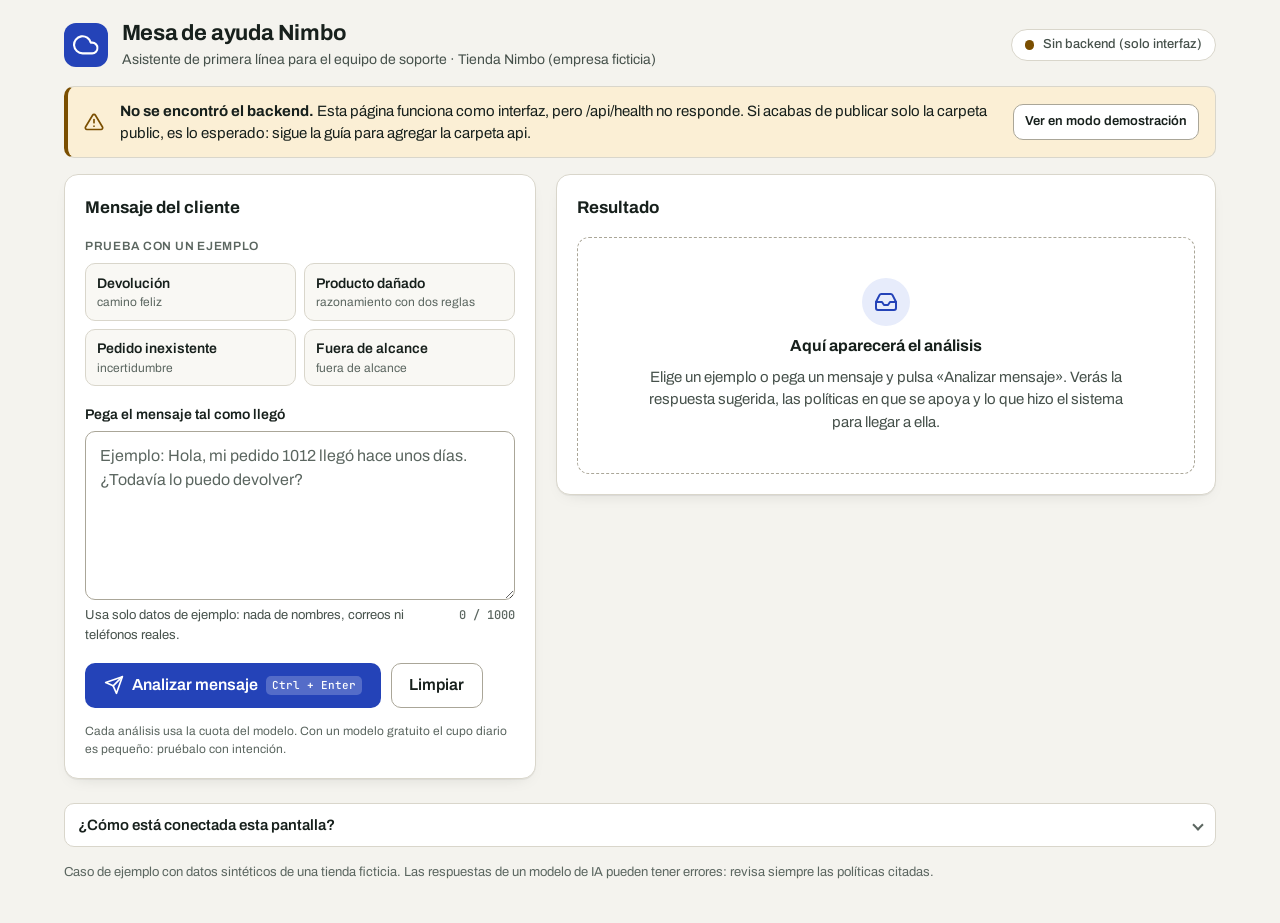
==== 03_langchain/proyecto-vercel/public/index.html @ 4fed0a46 "Initial commit: kit MVP Vercel v1" ====
<!doctype html>
<html lang="es">
<head>
  <meta charset="utf-8">
  <meta name="viewport" content="width=device-width, initial-scale=1">
  <title>Mesa de ayuda Nimbo · MVP</title>
  <meta name="description" content="Interfaz de ejemplo de un MVP con IA: pega el mensaje de un cliente y recibe una respuesta apoyada en políticas, con sus fuentes. Tienda ficticia, datos sintéticos.">
  <meta name="color-scheme" content="light dark">
  <meta name="robots" content="noindex">
  <link rel="icon" href="favicon.svg" type="image/svg+xml">
  <link rel="preload" href="fonts/archivo-latin-400-normal.woff2" as="font" type="font/woff2" crossorigin>
  <link rel="stylesheet" href="estilos.css">
</head>
<body>
  <a class="saltar" href="#entrada">Saltar al contenido</a>

  <!-- Íconos (trazo simple, estilo Feather, licencia MIT). Se usan con <svg class="icono"><use href="#i-nombre"/></svg> -->
  <svg class="sprite" width="0" height="0" aria-hidden="true" focusable="false">
    <defs>
      <symbol id="i-nube" viewBox="0 0 24 24"><path d="M18 10h-1.26A8 8 0 1 0 9 20h9a5 5 0 0 0 0-10z"/></symbol>
      <symbol id="i-check" viewBox="0 0 24 24"><path d="M22 11.08V12a10 10 0 1 1-5.93-9.14"/><polyline points="22 4 12 14.01 9 11.01"/></symbol>
      <symbol id="i-info" viewBox="0 0 24 24"><circle cx="12" cy="12" r="10"/><line x1="12" y1="16" x2="12" y2="12"/><line x1="12" y1="8" x2="12.01" y2="8"/></symbol>
      <symbol id="i-prohibido" viewBox="0 0 24 24"><circle cx="12" cy="12" r="10"/><line x1="4.93" y1="4.93" x2="19.07" y2="19.07"/></symbol>
      <symbol id="i-persona" viewBox="0 0 24 24"><path d="M20 21v-2a4 4 0 0 0-4-4H8a4 4 0 0 0-4 4v2"/><circle cx="12" cy="7" r="4"/></symbol>
      <symbol id="i-alerta" viewBox="0 0 24 24"><path d="M10.29 3.86 1.82 18a2 2 0 0 0 1.71 3h16.94a2 2 0 0 0 1.71-3L13.71 3.86a2 2 0 0 0-3.42 0z"/><line x1="12" y1="9" x2="12" y2="13"/><line x1="12" y1="17" x2="12.01" y2="17"/></symbol>
      <symbol id="i-herramienta" viewBox="0 0 24 24"><path d="M14.7 6.3a1 1 0 0 0 0 1.4l1.6 1.6a1 1 0 0 0 1.4 0l3.77-3.77a6 6 0 0 1-7.94 7.94l-6.91 6.91a2.12 2.12 0 0 1-3-3l6.91-6.91a6 6 0 0 1 7.94-7.94z"/></symbol>
      <symbol id="i-paso" viewBox="0 0 24 24"><circle cx="12" cy="12" r="3"/></symbol>
      <symbol id="i-copiar" viewBox="0 0 24 24"><rect x="9" y="9" width="13" height="13" rx="2" ry="2"/><path d="M5 15H4a2 2 0 0 1-2-2V4a2 2 0 0 1 2-2h9a2 2 0 0 1 2 2v1"/></symbol>
      <symbol id="i-enviar" viewBox="0 0 24 24"><line x1="22" y1="2" x2="11" y2="13"/><polygon points="22 2 15 22 11 13 2 9 22 2"/></symbol>
      <symbol id="i-cerrar" viewBox="0 0 24 24"><line x1="18" y1="6" x2="6" y2="18"/><line x1="6" y1="6" x2="18" y2="18"/></symbol>
      <symbol id="i-pedido" viewBox="0 0 24 24"><line x1="16.5" y1="9.4" x2="7.5" y2="4.21"/><path d="M21 16V8a2 2 0 0 0-1-1.73l-7-4a2 2 0 0 0-2 0l-7 4A2 2 0 0 0 3 8v8a2 2 0 0 0 1 1.73l7 4a2 2 0 0 0 2 0l7-4A2 2 0 0 0 21 16z"/><polyline points="3.27 6.96 12 12.01 20.73 6.96"/><line x1="12" y1="22.08" x2="12" y2="12"/></symbol>
      <symbol id="i-politica" viewBox="0 0 24 24"><path d="M14 2H6a2 2 0 0 0-2 2v16a2 2 0 0 0 2 2h12a2 2 0 0 0 2-2V8z"/><polyline points="14 2 14 8 20 8"/><line x1="16" y1="13" x2="8" y2="13"/><line x1="16" y1="17" x2="8" y2="17"/></symbol>
      <symbol id="i-reintentar" viewBox="0 0 24 24"><polyline points="23 4 23 10 17 10"/><polyline points="1 20 1 14 7 14"/><path d="M3.51 9a9 9 0 0 1 14.85-3.36L23 10M1 14l4.64 4.36A9 9 0 0 0 20.49 15"/></symbol>
      <symbol id="i-cola" viewBox="0 0 24 24"><polyline points="22 12 16 12 14 15 10 15 8 12 2 12"/><path d="M5.45 5.11 2 12v6a2 2 0 0 0 2 2h16a2 2 0 0 0 2-2v-6l-3.45-6.89A2 2 0 0 0 16.76 4H7.24a2 2 0 0 0-1.79 1.11z"/></symbol>
      <symbol id="i-candado" viewBox="0 0 24 24"><rect x="3" y="11" width="18" height="11" rx="2" ry="2"/><path d="M7 11V7a5 5 0 0 1 10 0v4"/></symbol>
      <symbol id="i-flecha" viewBox="0 0 24 24"><line x1="5" y1="12" x2="19" y2="12"/><polyline points="12 5 19 12 12 19"/></symbol>
      <symbol id="i-codigo" viewBox="0 0 24 24"><polyline points="16 18 22 12 16 6"/><polyline points="8 6 2 12 8 18"/></symbol>
      <symbol id="i-play" viewBox="0 0 24 24"><polygon points="5 3 19 12 5 21 5 3"/></symbol>
    </defs>
  </svg>

  <header class="cabecera">
    <div class="marca">
      <span class="marca-icono" aria-hidden="true"><svg class="icono"><use href="#i-nube"/></svg></span>
      <div>
        <h1 id="titulo">Mesa de ayuda Nimbo</h1>
        <p id="subtitulo" class="subtitulo">Asistente de primera línea para el equipo de soporte · Tienda Nimbo (empresa ficticia)</p>
      </div>
    </div>
    <p class="conexion" id="conexion" data-estado="comprobando" role="status">
      <span class="punto" aria-hidden="true"></span>
      <span id="conexion-texto">Comprobando conexión…</span>
    </p>
  </header>

  <div id="aviso" class="aviso" role="status" hidden></div>

  <main class="contenido">
    <section class="panel panel-entrada" id="entrada" aria-labelledby="t-entrada">
      <h2 id="t-entrada" class="panel-titulo">Mensaje del cliente</h2>

      <form id="formulario" novalidate>
        <div class="ejemplos">
          <p id="t-ejemplos" class="etiqueta-peq">Prueba con un ejemplo</p>
          <ul id="lista-ejemplos" class="ejemplos-lista" aria-labelledby="t-ejemplos"></ul>
        </div>

        <label for="mensaje" class="etiqueta">Pega el mensaje tal como llegó</label>
        <textarea id="mensaje" name="mensaje" rows="6" maxlength="1000" spellcheck="true"
                  placeholder="Ejemplo: Hola, mi pedido 1012 llegó hace unos días. ¿Todavía lo puedo devolver?"
                  aria-describedby="ayuda-mensaje error-mensaje"></textarea>
        <div class="fila-meta">
          <p id="ayuda-mensaje" class="ayuda">Usa solo datos de ejemplo: nada de nombres, correos ni teléfonos reales.</p>
          <p id="contador" class="contador" aria-hidden="true">0 / 1000</p>
        </div>
        <p id="error-mensaje" class="error-campo" role="alert" hidden></p>

        <div id="bloque-codigo" class="bloque-codigo" hidden>
          <label for="codigo" class="etiqueta"><svg class="icono icono-peq" aria-hidden="true"><use href="#i-candado"/></svg> Código de acceso</label>
          <input id="codigo" name="codigo" type="password" autocomplete="off" spellcheck="false" maxlength="100" aria-describedby="ayuda-codigo">
          <p id="ayuda-codigo" class="ayuda">Te lo entrega quien dicta el curso. Protege la cuota del modelo gratuito.</p>
        </div>

        <div class="acciones">
          <button type="submit" id="enviar" class="boton boton-primario">
            <svg class="icono" aria-hidden="true"><use href="#i-enviar"/></svg>
            <span id="enviar-texto">Analizar mensaje</span>
            <kbd class="atajo" aria-hidden="true">Ctrl + Enter</kbd>
          </button>
          <button type="button" id="limpiar" class="boton boton-secundario">Limpiar</button>
        </div>
        <p class="nota-cuota">Cada análisis usa la cuota del modelo. Con un modelo gratuito el cupo diario es pequeño: pruébalo con intención.</p>
      </form>
    </section>

    <section class="panel panel-resultado" aria-labelledby="t-resultado">
      <h2 id="t-resultado" class="panel-titulo">Resultado</h2>
      <div id="resultado" class="resultado" aria-busy="false"></div>
    </section>
  </main>
  <p id="anuncio" class="solo-lectura" role="status" aria-live="polite"></p>

  <footer class="pie">
    <details class="como">
      <summary>¿Cómo está conectada esta pantalla?</summary>
      <div class="como-cuerpo">
        <ol class="flujo" aria-label="Recorrido de una solicitud">
          <li><strong>Navegador</strong><span>esta página</span></li>
          <li class="flujo-flecha" aria-hidden="true"><svg class="icono"><use href="#i-flecha"/></svg></li>
          <li><strong>Vercel</strong><span>/api/triage</span></li>
          <li class="flujo-flecha" aria-hidden="true"><svg class="icono"><use href="#i-flecha"/></svg></li>
          <li><strong>Backend</strong><span>n8n · Make · LangChain</span></li>
          <li class="flujo-flecha" aria-hidden="true"><svg class="icono"><use href="#i-flecha"/></svg></li>
          <li><strong>Modelo</strong><span>OpenRouter</span></li>
        </ol>
        <p>Esta página es solo la interfaz. Al pulsar «Analizar mensaje», el navegador llama a <code>/api/triage</code> en el mismo sitio; esa función valida el mensaje, consulta al backend y devuelve siempre la misma forma de respuesta (el «contrato»). Por eso puedes cambiar de backend sin tocar esta pantalla, y por eso ninguna clave ni dirección secreta llega al navegador.</p>
      </div>
    </details>
    <p class="pie-nota">Caso de ejemplo con datos sintéticos de una tienda ficticia. Las respuestas de un modelo de IA pueden tener errores: revisa siempre las políticas citadas.</p>
  </footer>

  <noscript><p class="sin-js">Esta interfaz necesita JavaScript para funcionar.</p></noscript>
  <script src="config.js"></script>
  <script src="app.js"></script>
</body>
</html>
---- 03_langchain/proyecto-vercel/public/estilos.css ----
/* Mesa de ayuda Nimbo · estilos del MVP
   Sin estilos en línea ni CDN: todo sale de este archivo y de /fonts (compatible con una CSP estricta).
   Para tu caso de uso, cambia los colores en :root y deja el resto igual. */

@font-face { font-family: "Archivo"; font-style: normal; font-weight: 400; font-display: swap; src: url("fonts/archivo-latin-400-normal.woff2") format("woff2"); }
@font-face { font-family: "Archivo"; font-style: normal; font-weight: 500; font-display: swap; src: url("fonts/archivo-latin-500-normal.woff2") format("woff2"); }
@font-face { font-family: "Archivo"; font-style: normal; font-weight: 600; font-display: swap; src: url("fonts/archivo-latin-600-normal.woff2") format("woff2"); }
@font-face { font-family: "Archivo"; font-style: normal; font-weight: 700; font-display: swap; src: url("fonts/archivo-latin-700-normal.woff2") format("woff2"); }
@font-face { font-family: "JetBrains Mono"; font-style: normal; font-weight: 500; font-display: swap; src: url("fonts/jetbrains-mono-latin-500-normal.woff2") format("woff2"); }

/* ------------------------------------------------------------------ colores */
:root {
  color-scheme: light dark;

  --fondo: #f4f3ee;
  --superficie: #ffffff;
  --superficie-2: #f9f8f4;
  --borde: #d9d6cb;
  --borde-fuerte: #aaa698;
  --tinta: #17201c;
  --tinta-2: #46514b;
  --tinta-3: #5b6660;

  --acento: #2443b8;
  --acento-hover: #1a3294;
  --acento-sobre: #ffffff;
  --acento-suave: #e7ecfb;
  --acento-texto: #2443b8;

  --ok: #17623d;          --ok-fondo: #e2f2e9;
  --info: #7a4e00;        --info-fondo: #fbefd5;
  --neutro: #46514b;      --neutro-fondo: #ecebe4;
  --humano: #9c3a16;      --humano-fondo: #fbe5db;
  --error: #a8231b;       --error-fondo: #fce7e4;     --error-borde: #e9b3ae;
  --demo: #5a3aa8;        --demo-fondo: #eeeafb;

  --ruta-a: #0d7d6d;  --ruta-b: #c24e1c;  --ruta-r: #8a6d00;  --ruta-c: #6b45c4;  --ruta-d: #b2366a;

  --sombra: 0 1px 0 rgba(23, 32, 28, .05), 0 6px 18px -12px rgba(23, 32, 28, .25);
  --radio: 14px;
  --radio-s: 10px;
  --mono: "JetBrains Mono", ui-monospace, "SFMono-Regular", Menlo, Consolas, monospace;
}

@media (prefers-color-scheme: dark) {
  :root {
    --fondo: #101512;
    --superficie: #171e1a;
    --superficie-2: #1c2520;
    --borde: #2e3a33;
    --borde-fuerte: #566259;
    --tinta: #e8ede9;
    --tinta-2: #b7c0ba;
    --tinta-3: #96a29b;

    --acento: #7d92ee;
    --acento-hover: #95a7f3;
    --acento-sobre: #0c1230;
    --acento-suave: #1b2444;
    --acento-texto: #a9b8f6;

    --ok: #7fd3a2;          --ok-fondo: #15301f;
    --info: #f0c36a;        --info-fondo: #33270c;
    --neutro: #b7c0ba;      --neutro-fondo: #252d28;
    --humano: #f4a27e;      --humano-fondo: #3a2016;
    --error: #f5a49d;       --error-fondo: #3a1815;     --error-borde: #7a3a35;
    --demo: #c0adf5;        --demo-fondo: #251d42;

    --ruta-a: #4fcbb8;  --ruta-b: #f39367;  --ruta-r: #dcbc4a;  --ruta-c: #ad95f2;  --ruta-d: #f08bb8;

    --sombra: 0 1px 0 rgba(0, 0, 0, .3), 0 6px 18px -12px rgba(0, 0, 0, .6);
  }
}

/* ------------------------------------------------------------------ base */
*, *::before, *::after { box-sizing: border-box; }
html { -webkit-text-size-adjust: 100%; text-size-adjust: 100%; }
body {
  margin: 0;
  background: var(--fondo);
  color: var(--tinta);
  font-family: "Archivo", system-ui, -apple-system, "Segoe UI", Roboto, "Helvetica Neue", Arial, sans-serif;
  font-size: 1rem;
  line-height: 1.5;
  -webkit-font-smoothing: antialiased;
}
h1, h2, h3, p, ul, ol, dl, dd, figure { margin: 0; }
ul, ol { padding: 0; list-style: none; }
h1, h2, h3 { text-wrap: balance; }
p { text-wrap: pretty; }
code, kbd, pre { font-family: var(--mono); font-weight: 500; }
code { font-size: .875em; background: var(--superficie-2); border: 1px solid var(--borde); border-radius: 6px; padding: .05em .35em; }
button, input, textarea { font: inherit; color: inherit; }
button { cursor: pointer; }
[hidden] { display: none !important; }

:focus-visible { outline: 3px solid var(--acento); outline-offset: 2px; border-radius: 4px; }

.sprite { position: absolute; width: 0; height: 0; overflow: hidden; }
.icono { width: 1.25rem; height: 1.25rem; flex: none; fill: none; stroke: currentColor; stroke-width: 2; stroke-linecap: round; stroke-linejoin: round; }
.icono-peq { width: 1rem; height: 1rem; vertical-align: -.15em; }

.solo-lectura { position: absolute; width: 1px; height: 1px; margin: -1px; padding: 0; overflow: hidden; clip-path: inset(50%); white-space: nowrap; border: 0; }
.saltar {
  position: absolute; left: .75rem; top: -4rem; z-index: 10;
  background: var(--acento); color: var(--acento-sobre); padding: .6rem .9rem; border-radius: var(--radio-s); font-weight: 600; text-decoration: none;
}
.saltar:focus { top: .75rem; }

/* ------------------------------------------------------------------ estructura */
.cabecera, .aviso, .contenido, .pie { width: min(100% - 2rem, 72rem); margin-inline: auto; }

.cabecera { display: flex; flex-wrap: wrap; align-items: center; justify-content: space-between; gap: .75rem 1.5rem; padding-block: 1.25rem 1rem; }
.marca { display: flex; align-items: center; gap: .85rem; min-width: 0; }
.marca-icono { display: grid; place-items: center; flex: none; width: 2.75rem; height: 2.75rem; border-radius: 12px; background: var(--acento); color: var(--acento-sobre); }
.marca-icono .icono { width: 1.6rem; height: 1.6rem; }
h1 { font-size: 1.375rem; line-height: 1.2; font-weight: 700; letter-spacing: -.01em; }
.subtitulo { color: var(--tinta-2); font-size: .875rem; margin-top: .15rem; }

.conexion {
  display: inline-flex; align-items: center; gap: .55rem; padding: .35rem .8rem; border-radius: 999px;
  border: 1px solid var(--borde); background: var(--superficie); color: var(--tinta-2); font-size: .8125rem; font-weight: 500;
}
.punto { width: .6rem; height: .6rem; border-radius: 50%; background: var(--tinta-3); flex: none; }
.conexion[data-estado="comprobando"] .punto { animation: pulso 1.2s ease-in-out infinite; }
.conexion[data-estado="conectado"] .punto { background: var(--ok); }
.conexion[data-estado="sin-configurar"] .punto, .conexion[data-estado="sin-backend"] .punto { background: var(--info); }
.conexion[data-estado="demo"] .punto { background: var(--demo); }
.conexion[data-estado="error"] .punto { background: var(--error); }
.conexion .ruta-chip { margin-left: .1rem; }

.aviso {
  display: flex; flex-wrap: wrap; align-items: center; gap: .6rem 1rem;
  margin-bottom: 1rem; padding: .8rem 1rem; border-radius: var(--radio-s);
  background: var(--info-fondo); color: var(--tinta); border: 1px solid var(--borde); border-left: 4px solid var(--info);
}
.aviso .icono { color: var(--info); }
.aviso-demo { background: var(--demo-fondo); border-left-color: var(--demo); }
.aviso-demo .icono { color: var(--demo); }
.aviso-texto { flex: 1 1 18rem; font-size: .9375rem; }
.selector { display: inline-flex; align-items: center; flex-wrap: wrap; gap: .5rem; font-size: .875rem; font-weight: 500; }
select { padding: .4rem .6rem; border: 1px solid var(--borde-fuerte); border-radius: 8px; background: var(--superficie); }
.aviso-texto strong { font-weight: 700; }

.contenido { display: grid; gap: 1.25rem; align-items: start; }
@media (min-width: 56rem) {
  .contenido { grid-template-columns: minmax(0, 5fr) minmax(0, 7fr); }
  .panel-entrada { position: sticky; top: 1rem; }
}

.panel { background: var(--superficie); border: 1px solid var(--borde); border-radius: var(--radio); padding: 1.25rem; box-shadow: var(--sombra); }
.panel-titulo { font-size: 1.0625rem; font-weight: 700; margin-bottom: 1rem; }

/* ------------------------------------------------------------------ formulario */
.etiqueta { display: block; font-size: .875rem; font-weight: 600; margin-bottom: .4rem; }
.etiqueta-peq { font-size: .75rem; font-weight: 600; letter-spacing: .06em; text-transform: uppercase; color: var(--tinta-3); margin-bottom: .5rem; }
.ejemplos { margin-bottom: 1.1rem; }
.ejemplos-lista { display: grid; grid-template-columns: repeat(2, minmax(0, 1fr)); gap: .5rem; }
.ejemplo {
  width: 100%; height: 100%; text-align: left; display: flex; flex-direction: column; gap: .1rem;
  padding: .55rem .7rem; border: 1px solid var(--borde); border-radius: var(--radio-s); background: var(--superficie-2);
  transition: border-color .15s, background-color .15s;
}
.ejemplo:hover { border-color: var(--acento); }
.ejemplo[aria-pressed="true"] { border-color: var(--acento); background: var(--acento-suave); box-shadow: inset 0 0 0 1px var(--acento); }
.ejemplo-titulo { font-size: .875rem; font-weight: 600; }
.ejemplo-tipo { font-size: .75rem; color: var(--tinta-3); line-height: 1.3; }

textarea, input[type="password"], input[type="text"] {
  display: block; width: 100%; padding: .7rem .85rem; border: 1px solid var(--borde-fuerte); border-radius: var(--radio-s);
  background: var(--superficie); line-height: 1.5;
}
textarea { min-height: 9rem; resize: vertical; }
textarea::placeholder { color: var(--tinta-3); opacity: 1; }
textarea[aria-invalid="true"], input[aria-invalid="true"] { border-color: var(--error); box-shadow: inset 0 0 0 1px var(--error); }
textarea:focus-visible, input:focus-visible { outline-offset: 0; border-color: var(--acento); }

.fila-meta { display: flex; justify-content: space-between; align-items: flex-start; gap: 1rem; margin-top: .4rem; }
.ayuda { font-size: .8125rem; color: var(--tinta-2); }
.contador { font-size: .75rem; color: var(--tinta-3); font-family: var(--mono); white-space: nowrap; }
.contador.cerca { color: var(--info); }
.contador.lleno { color: var(--error); }
.error-campo { margin-top: .5rem; font-size: .875rem; font-weight: 600; color: var(--error); }
.bloque-codigo { margin-top: 1rem; }
.bloque-codigo .ayuda { margin-top: .4rem; }

.acciones { display: flex; flex-wrap: wrap; gap: .6rem; margin-top: 1.1rem; }
.acciones-centro { justify-content: center; }
.boton {
  display: inline-flex; align-items: center; justify-content: center; gap: .5rem; min-height: 2.75rem;
  padding: .6rem 1.1rem; border: 1px solid transparent; border-radius: var(--radio-s); font-weight: 600; text-decoration: none;
  transition: background-color .15s, border-color .15s;
}
.boton-primario { background: var(--acento); color: var(--acento-sobre); }
.boton-primario:hover:not(:disabled) { background: var(--acento-hover); }
.boton-secundario { background: transparent; border-color: var(--borde-fuerte); color: var(--tinta); }
.boton-secundario:hover:not(:disabled) { border-color: var(--tinta-2); }
.boton-mini { min-height: 2.25rem; padding: .3rem .7rem; font-size: .8125rem; background: var(--superficie); border-color: var(--borde-fuerte); color: var(--tinta); }
.boton-mini:hover:not(:disabled) { border-color: var(--acento); color: var(--acento-texto); }
.boton:disabled, .boton[aria-disabled="true"] { opacity: .6; cursor: progress; }
.boton[aria-disabled="true"]:hover { background: var(--acento); }
.atajo { font-size: .6875rem; padding: .1rem .4rem; border-radius: 5px; background: rgba(255, 255, 255, .22); color: inherit; font-family: var(--mono); }
@media (hover: none) { .atajo { display: none; } }
.nota-cuota { margin-top: .9rem; font-size: .75rem; color: var(--tinta-3); }

/* ------------------------------------------------------------------ resultado */
.resultado { min-height: 14rem; outline: none; }

.vacio {
  display: grid; justify-items: center; gap: .5rem; padding: 2.5rem 1.25rem; text-align: center;
  border: 1.5px dashed var(--borde-fuerte); border-radius: 12px; color: var(--tinta-2);
}
.vacio-icono { display: grid; place-items: center; width: 3rem; height: 3rem; border-radius: 50%; background: var(--acento-suave); color: var(--acento-texto); }
.vacio-icono .icono { width: 1.5rem; height: 1.5rem; }
.vacio h3 { font-size: 1rem; color: var(--tinta); }
.vacio p { max-width: 30rem; font-size: .9375rem; }

.cargando { display: grid; gap: 1rem; }
.cargando-cabecera { display: flex; align-items: center; gap: .75rem; flex-wrap: wrap; }
.cargando-texto { flex: 1 1 12rem; font-weight: 600; }
.cargando-detalle { font-size: .875rem; color: var(--tinta-2); font-weight: 400; display: block; }
.girar { width: 1.4rem; height: 1.4rem; flex: none; border: 3px solid var(--borde); border-top-color: var(--acento); border-radius: 50%; animation: giro .8s linear infinite; }
.esqueleto { display: grid; gap: .65rem; }
.barra { height: .9rem; border-radius: 6px; background: linear-gradient(90deg, var(--borde) 25%, var(--superficie-2) 37%, var(--borde) 63%); background-size: 400% 100%; animation: brillo 1.4s ease infinite; }
.barra-100 { width: 100%; } .barra-90 { width: 90%; } .barra-75 { width: 75%; } .barra-55 { width: 55%; } .barra-40 { width: 40%; }

.res-error { border: 1px solid var(--error-borde); background: var(--error-fondo); border-radius: 12px; padding: 1rem 1.1rem; display: grid; gap: .7rem; }
.res-error-cabecera { display: flex; gap: .6rem; align-items: flex-start; color: var(--error); }
.res-error-cabecera .icono { margin-top: .15rem; }
.res-error h3 { font-size: 1.0625rem; line-height: 1.3; }
.res-error-mensaje { font-weight: 600; }
.res-error-ayuda { font-size: .9375rem; color: var(--tinta); }
.res-error-tecnico { font-family: var(--mono); font-size: .75rem; color: var(--tinta-2); overflow-wrap: anywhere; }
.res-error .acciones { margin-top: .2rem; }

.res { display: grid; gap: 1.1rem; }
.res-estado { display: flex; flex-wrap: wrap; align-items: center; gap: .5rem .6rem; }
.insignia { display: inline-flex; align-items: center; gap: .5rem; padding: .4rem .85rem .4rem .7rem; border-radius: 999px; font-weight: 700; font-size: .9375rem; }
.insignia-respondida { color: var(--ok); background: var(--ok-fondo); }
.insignia-sin_informacion { color: var(--info); background: var(--info-fondo); }
.insignia-fuera_de_alcance { color: var(--neutro); background: var(--neutro-fondo); }
.insignia-requiere_humano { color: var(--humano); background: var(--humano-fondo); }
.dato-chip { display: inline-flex; align-items: center; gap: .4rem; padding: .25rem .65rem; border: 1px solid var(--borde); border-radius: 999px; background: var(--superficie-2); font-size: .8125rem; color: var(--tinta-2); }
.dato-chip strong { color: var(--tinta); font-weight: 600; }
.urgencia-alta strong { color: var(--error); }
.urgencia-media strong { color: var(--info); }
.res-explica { color: var(--tinta-2); font-size: .9375rem; margin-top: -.4rem; }

.bloque { display: grid; gap: .6rem; }
.bloque-cabecera { display: flex; align-items: center; justify-content: space-between; gap: .75rem; }
.bloque h3, .tarjeta h3 { display: flex; align-items: center; gap: .45rem; font-size: .8125rem; font-weight: 700; letter-spacing: .05em; text-transform: uppercase; color: var(--tinta-2); }
.bloque h3 .icono, .tarjeta h3 .icono { width: 1.05rem; height: 1.05rem; }

.bloque-respuesta { border-left: 4px solid var(--acento); background: var(--acento-suave); padding: 1rem 1.1rem; border-radius: 0 12px 12px 0; }
.texto-respuesta { font-size: 1.0625rem; line-height: 1.6; white-space: pre-wrap; overflow-wrap: anywhere; }
.cita {
  display: inline-block; vertical-align: .05em; margin-inline: .1em; padding: 0 .4em; border: 1px solid var(--acento-texto); border-radius: 6px;
  font-family: var(--mono); font-size: .78em; line-height: 1.5; color: var(--acento-texto); background: var(--superficie);
}

.politicas { display: grid; gap: .5rem; }
.politica { border: 1px solid var(--borde); border-radius: var(--radio-s); background: var(--superficie-2); }
.politica summary, .tecnico > summary, .como > summary {
  display: flex; align-items: center; gap: .6rem; padding: .6rem .8rem; cursor: pointer; list-style: none; font-weight: 600; font-size: .9375rem;
}
.politica summary::-webkit-details-marker, .tecnico > summary::-webkit-details-marker, .como > summary::-webkit-details-marker, .json > summary::-webkit-details-marker { display: none; }
.politica summary::after, .tecnico > summary::after, .como > summary::after, .json > summary::after {
  content: ""; width: .5rem; height: .5rem; margin-left: auto; flex: none; border-right: 2px solid var(--tinta-3); border-bottom: 2px solid var(--tinta-3);
  transform: rotate(45deg); transition: transform .15s;
}
.politica[open] summary::after, .tecnico[open] > summary::after, .como[open] > summary::after, .json[open] > summary::after { transform: rotate(-135deg); }
.politica-id { font-family: var(--mono); font-size: .8125rem; color: var(--acento-texto); white-space: nowrap; }
.politica-texto { padding: 0 .8rem .8rem; font-size: .9375rem; color: var(--tinta-2); border-top: 1px solid var(--borde); padding-top: .7rem; margin-inline: .8rem; padding-inline: 0; }

.rejilla { display: grid; gap: 1.1rem; grid-template-columns: repeat(auto-fit, minmax(19rem, 1fr)); }
.tarjeta { border: 1px solid var(--borde); border-radius: var(--radio-s); padding: .85rem 1rem; background: var(--superficie-2); display: grid; gap: .6rem; align-content: start; }
.datos { display: grid; grid-template-columns: max-content minmax(0, 1fr); gap: .3rem 1rem; font-size: .9375rem; }
.datos dt { color: var(--tinta-3); font-size: .8125rem; padding-top: .1rem; }
.datos dd { font-weight: 500; overflow-wrap: anywhere; }
.datos .mono { font-family: var(--mono); font-size: .875em; }
.razon { font-size: .9375rem; color: var(--tinta-2); }
.alerta-res { display: flex; gap: .6rem; align-items: flex-start; padding: .7rem .9rem; border-radius: var(--radio-s); background: var(--info-fondo); border: 1px solid var(--borde); border-left: 4px solid var(--info); font-size: .9375rem; }
.alerta-res .icono { color: var(--info); margin-top: .1rem; }

.pasos { display: grid; gap: 0; }
.pasos li { position: relative; padding: 0 0 .9rem 2.4rem; min-height: 1.9rem; }
.pasos li:last-child { padding-bottom: 0; }
.pasos li::before { content: ""; position: absolute; left: .82rem; top: 1.75rem; bottom: .1rem; width: 2px; background: var(--borde); }
.pasos li:last-child::before { display: none; }
.paso-icono { position: absolute; left: 0; top: 0; display: grid; place-items: center; width: 1.7rem; height: 1.7rem; border-radius: 50%; background: var(--superficie); border: 1.5px solid var(--borde-fuerte); color: var(--tinta-2); }
.paso-icono .icono { width: .95rem; height: .95rem; }
.paso-herramienta .paso-icono { border-color: var(--ruta-c); color: var(--ruta-c); }
.paso-nombre { font-family: var(--mono); font-size: .875rem; }
.paso-simple .paso-icono { color: var(--tinta-3); }
.politica-fila { display: flex; gap: .6rem; padding: .6rem .8rem; align-items: baseline; font-size: .9375rem; }
.paso-detalle { font-size: .875rem; color: var(--tinta-2); overflow-wrap: anywhere; }

.tecnico { border-top: 1px solid var(--borde); padding-top: .4rem; }
.tecnico > summary { padding-inline: 0; font-size: .875rem; color: var(--tinta-2); }
.tecnico-cuerpo { display: grid; gap: .8rem; padding-top: .4rem; }
.ruta-chip { display: inline-flex; align-items: center; gap: .35rem; font-size: .75rem; font-weight: 700; padding: .1rem .55rem; border-radius: 999px; border: 1.5px solid currentColor; }
.ruta-A { color: var(--ruta-a); } .ruta-B { color: var(--ruta-b); } .ruta-R { color: var(--ruta-r); } .ruta-C { color: var(--ruta-c); } .ruta-D { color: var(--ruta-d); }
.json { font-size: .8125rem; }
.json > summary { display: flex; align-items: center; gap: .5rem; cursor: pointer; list-style: none; font-weight: 600; color: var(--tinta-2); padding: .2rem 0; }
.json pre { margin: .5rem 0 0; padding: .8rem; max-height: 22rem; overflow: auto; font-size: .75rem; line-height: 1.55; background: var(--superficie-2); border: 1px solid var(--borde); border-radius: var(--radio-s); white-space: pre; }

/* ------------------------------------------------------------------ pie */
.pie { margin-block: 1.5rem 2.5rem; display: grid; gap: 1rem; color: var(--tinta-2); font-size: .875rem; }
.como { border: 1px solid var(--borde); border-radius: var(--radio-s); background: var(--superficie); }
.como > summary { color: var(--tinta); }
.como-cuerpo { display: grid; gap: .9rem; padding: .2rem 1rem 1rem; }
.flujo { display: flex; flex-wrap: wrap; align-items: stretch; gap: .5rem; }
.flujo li { display: grid; padding: .5rem .8rem; border: 1px solid var(--borde); border-radius: var(--radio-s); background: var(--superficie-2); }
.flujo li strong { font-size: .875rem; color: var(--tinta); }
.flujo li span { font-size: .75rem; color: var(--tinta-2); font-family: var(--mono); }
.flujo .flujo-flecha { display: grid; place-items: center; border: 0; background: none; padding: 0 .1rem; color: var(--tinta-3); }
.pie-nota { font-size: .8125rem; color: var(--tinta-3); }
.sin-js { width: min(100% - 2rem, 72rem); margin: 1rem auto; padding: 1rem; border: 1px solid var(--error-borde); background: var(--error-fondo); color: var(--error); border-radius: var(--radio-s); font-weight: 600; }

/* ------------------------------------------------------------------ animaciones */
@keyframes giro { to { transform: rotate(360deg); } }
@keyframes pulso { 50% { opacity: .35; } }
@keyframes brillo { from { background-position: 100% 50%; } to { background-position: 0 50%; } }
@media (prefers-reduced-motion: reduce) {
  *, *::before, *::after { animation-duration: .001ms !important; animation-iteration-count: 1 !important; transition-duration: .001ms !important; scroll-behavior: auto !important; }
  .barra { background: var(--borde); }
}

@media (max-width: 30rem) {
  .panel { padding: 1rem; }
  h1 { font-size: 1.25rem; }
  .datos { grid-template-columns: 1fr; gap: 0; }
  .datos dd { margin-bottom: .5rem; }
}
@media (max-width: 23rem) {
  .ejemplos-lista { grid-template-columns: 1fr; }
}
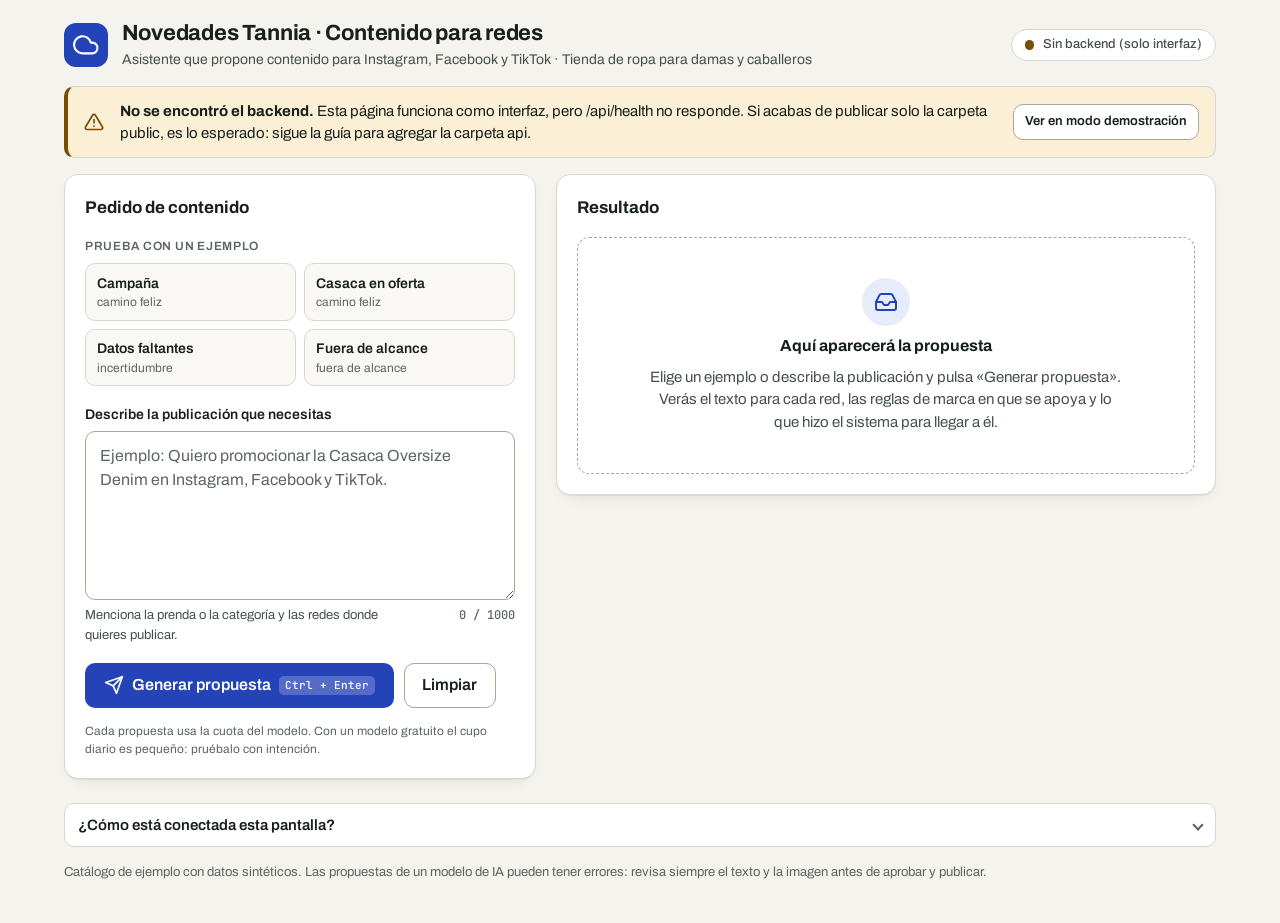
==== commit 21fda174: "feat: update text in frontend" ====
--- a/03_langchain/proyecto-vercel/public/index.html
+++ b/03_langchain/proyecto-vercel/public/index.html
@@ -3,8 +3,8 @@
 <head>
   <meta charset="utf-8">
   <meta name="viewport" content="width=device-width, initial-scale=1">
-  <title>Mesa de ayuda Nimbo · MVP</title>
-  <meta name="description" content="Interfaz de ejemplo de un MVP con IA: pega el mensaje de un cliente y recibe una respuesta apoyada en políticas, con sus fuentes. Tienda ficticia, datos sintéticos.">
+  <title>Novedades Tannia · Contenido para redes</title>
+  <meta name="description" content="Asistente de Novedades Tannia: describe la publicación que necesitas y recibe propuestas para Instagram, Facebook y TikTok basadas en el catálogo y las reglas de marca, con aprobación humana antes de publicar.">
   <meta name="color-scheme" content="light dark">
   <meta name="robots" content="noindex">
   <link rel="icon" href="favicon.svg" type="image/svg+xml">
@@ -43,8 +43,8 @@
     <div class="marca">
       <span class="marca-icono" aria-hidden="true"><svg class="icono"><use href="#i-nube"/></svg></span>
       <div>
-        <h1 id="titulo">Mesa de ayuda Nimbo</h1>
-        <p id="subtitulo" class="subtitulo">Asistente de primera línea para el equipo de soporte · Tienda Nimbo (empresa ficticia)</p>
+        <h1 id="titulo">Novedades Tannia</h1>
+        <p id="subtitulo" class="subtitulo">Asistente de contenido para redes · Tienda de ropa para damas y caballeros</p>
       </div>
     </div>
     <p class="conexion" id="conexion" data-estado="comprobando" role="status">
@@ -57,7 +57,7 @@
 
   <main class="contenido">
     <section class="panel panel-entrada" id="entrada" aria-labelledby="t-entrada">
-      <h2 id="t-entrada" class="panel-titulo">Mensaje del cliente</h2>
+      <h2 id="t-entrada" class="panel-titulo">Pedido de contenido</h2>
 
       <form id="formulario" novalidate>
         <div class="ejemplos">
@@ -65,12 +65,12 @@
           <ul id="lista-ejemplos" class="ejemplos-lista" aria-labelledby="t-ejemplos"></ul>
         </div>
 
-        <label for="mensaje" class="etiqueta">Pega el mensaje tal como llegó</label>
+        <label for="mensaje" class="etiqueta">Describe la publicación que necesitas</label>
         <textarea id="mensaje" name="mensaje" rows="6" maxlength="1000" spellcheck="true"
-                  placeholder="Ejemplo: Hola, mi pedido 1012 llegó hace unos días. ¿Todavía lo puedo devolver?"
+                  placeholder="Ejemplo: Quiero promocionar la Casaca Oversize Denim en Instagram, Facebook y TikTok."
                   aria-describedby="ayuda-mensaje error-mensaje"></textarea>
         <div class="fila-meta">
-          <p id="ayuda-mensaje" class="ayuda">Usa solo datos de ejemplo: nada de nombres, correos ni teléfonos reales.</p>
+          <p id="ayuda-mensaje" class="ayuda">Menciona la prenda o la categoría y las redes donde quieres publicar.</p>
           <p id="contador" class="contador" aria-hidden="true">0 / 1000</p>
         </div>
         <p id="error-mensaje" class="error-campo" role="alert" hidden></p>
@@ -78,18 +78,18 @@
         <div id="bloque-codigo" class="bloque-codigo" hidden>
           <label for="codigo" class="etiqueta"><svg class="icono icono-peq" aria-hidden="true"><use href="#i-candado"/></svg> Código de acceso</label>
           <input id="codigo" name="codigo" type="password" autocomplete="off" spellcheck="false" maxlength="100" aria-describedby="ayuda-codigo">
-          <p id="ayuda-codigo" class="ayuda">Te lo entrega quien dicta el curso. Protege la cuota del modelo gratuito.</p>
+          <p id="ayuda-codigo" class="ayuda">Te lo entrega el administrador de Novedades Tannia. Protege la cuota del modelo y tus redes.</p>
         </div>
 
         <div class="acciones">
           <button type="submit" id="enviar" class="boton boton-primario">
             <svg class="icono" aria-hidden="true"><use href="#i-enviar"/></svg>
-            <span id="enviar-texto">Analizar mensaje</span>
+            <span id="enviar-texto">Generar propuesta</span>
             <kbd class="atajo" aria-hidden="true">Ctrl + Enter</kbd>
           </button>
           <button type="button" id="limpiar" class="boton boton-secundario">Limpiar</button>
         </div>
-        <p class="nota-cuota">Cada análisis usa la cuota del modelo. Con un modelo gratuito el cupo diario es pequeño: pruébalo con intención.</p>
+        <p class="nota-cuota">Cada propuesta usa la cuota del modelo. Con un modelo gratuito el cupo diario es pequeño: pruébalo con intención.</p>
       </form>
     </section>
 
@@ -109,14 +109,14 @@
           <li class="flujo-flecha" aria-hidden="true"><svg class="icono"><use href="#i-flecha"/></svg></li>
           <li><strong>Vercel</strong><span>/api/triage</span></li>
           <li class="flujo-flecha" aria-hidden="true"><svg class="icono"><use href="#i-flecha"/></svg></li>
-          <li><strong>Backend</strong><span>n8n · Make · LangChain</span></li>
+          <li><strong>Agente</strong><span>LangChain</span></li>
           <li class="flujo-flecha" aria-hidden="true"><svg class="icono"><use href="#i-flecha"/></svg></li>
           <li><strong>Modelo</strong><span>OpenRouter</span></li>
         </ol>
-        <p>Esta página es solo la interfaz. Al pulsar «Analizar mensaje», el navegador llama a <code>/api/triage</code> en el mismo sitio; esa función valida el mensaje, consulta al backend y devuelve siempre la misma forma de respuesta (el «contrato»). Por eso puedes cambiar de backend sin tocar esta pantalla, y por eso ninguna clave ni dirección secreta llega al navegador.</p>
+        <p>Esta página es solo la interfaz. Al pulsar «Generar propuesta», el navegador llama a <code>/api/triage</code> en el mismo sitio; esa función valida el pedido, ejecuta el agente (catálogo + reglas de marca) y devuelve siempre la misma forma de respuesta (el «contrato»). La publicación en redes es un paso aparte (<code>/api/publicar</code>) que solo ocurre cuando una persona aprueba el texto. Ninguna clave llega al navegador.</p>
       </div>
     </details>
-    <p class="pie-nota">Caso de ejemplo con datos sintéticos de una tienda ficticia. Las respuestas de un modelo de IA pueden tener errores: revisa siempre las políticas citadas.</p>
+    <p class="pie-nota">Catálogo de ejemplo con datos sintéticos. Las propuestas de un modelo de IA pueden tener errores: revisa siempre el texto y la imagen antes de aprobar y publicar.</p>
   </footer>
 
   <noscript><p class="sin-js">Esta interfaz necesita JavaScript para funcionar.</p></noscript>
--- a/03_langchain/proyecto-vercel/public/estilos.css
+++ b/03_langchain/proyecto-vercel/public/estilos.css
@@ -1,4 +1,4 @@
-/* Mesa de ayuda Nimbo · estilos del MVP
+/* Novedades Tannia · estilos del MVP
    Sin estilos en línea ni CDN: todo sale de este archivo y de /fonts (compatible con una CSP estricta).
    Para tu caso de uso, cambia los colores en :root y deja el resto igual. */
 
@@ -253,6 +253,30 @@
 
 .bloque-respuesta { border-left: 4px solid var(--acento); background: var(--acento-suave); padding: 1rem 1.1rem; border-radius: 0 12px 12px 0; }
 .texto-respuesta { font-size: 1.0625rem; line-height: 1.6; white-space: pre-wrap; overflow-wrap: anywhere; }
+
+/* Panel de publicación (Fase 2 · Zernio) */
+.bloque-publicar { border: 1px dashed var(--borde); border-radius: var(--radio-s); background: var(--superficie-2); padding: 1rem 1.1rem; }
+.publicar-controles { display: flex; align-items: center; gap: .6rem; margin: .6rem 0; }
+.publicar-redes { display: flex; flex-wrap: wrap; gap: 1rem; margin: .6rem 0; }
+.publicar-red { margin: .7rem 0; }
+.publicar-red .red-check { margin-bottom: .3rem; }
+.red-check { display: inline-flex; align-items: center; gap: .4rem; font-weight: 600; }
+.campo-select, .campo-area { font: inherit; color: var(--tinta); background: var(--superficie); border: 1px solid var(--borde); border-radius: var(--radio-s); padding: .5rem .6rem; }
+.campo-area { display: block; width: 100%; margin-top: .4rem; resize: vertical; line-height: 1.5; white-space: pre-wrap; }
+.publicar-estados { display: grid; gap: .3rem; margin-top: .8rem; }
+.publicar-estado { display: flex; align-items: center; gap: .5rem; margin: 0; font-size: .9375rem; }
+.publicar-ok { color: var(--acento-texto); }
+.publicar-error { color: #b42318; }
+.publicar-info { color: var(--tinta-3); }
+
+/* Markdown renderizado de la propuesta */
+.md { display: grid; gap: .5rem; }
+.md-h { font-weight: 700; margin: .4rem 0 0; }
+.md-p { margin: 0; line-height: 1.55; }
+.md-cita { margin: 0; padding: .4rem .7rem; border-left: 3px solid var(--borde); color: var(--tinta-3); background: var(--superficie-2); border-radius: 0 8px 8px 0; }
+.md-lista { margin: 0; padding-left: 1.2rem; display: grid; gap: .2rem; }
+.md-tabla { border-collapse: collapse; width: 100%; font-size: .9rem; }
+.md-tabla td { border: 1px solid var(--borde); padding: .3rem .5rem; vertical-align: top; }
 .cita {
   display: inline-block; vertical-align: .05em; margin-inline: .1em; padding: 0 .4em; border: 1px solid var(--acento-texto); border-radius: 6px;
   font-family: var(--mono); font-size: .78em; line-height: 1.5; color: var(--acento-texto); background: var(--superficie);
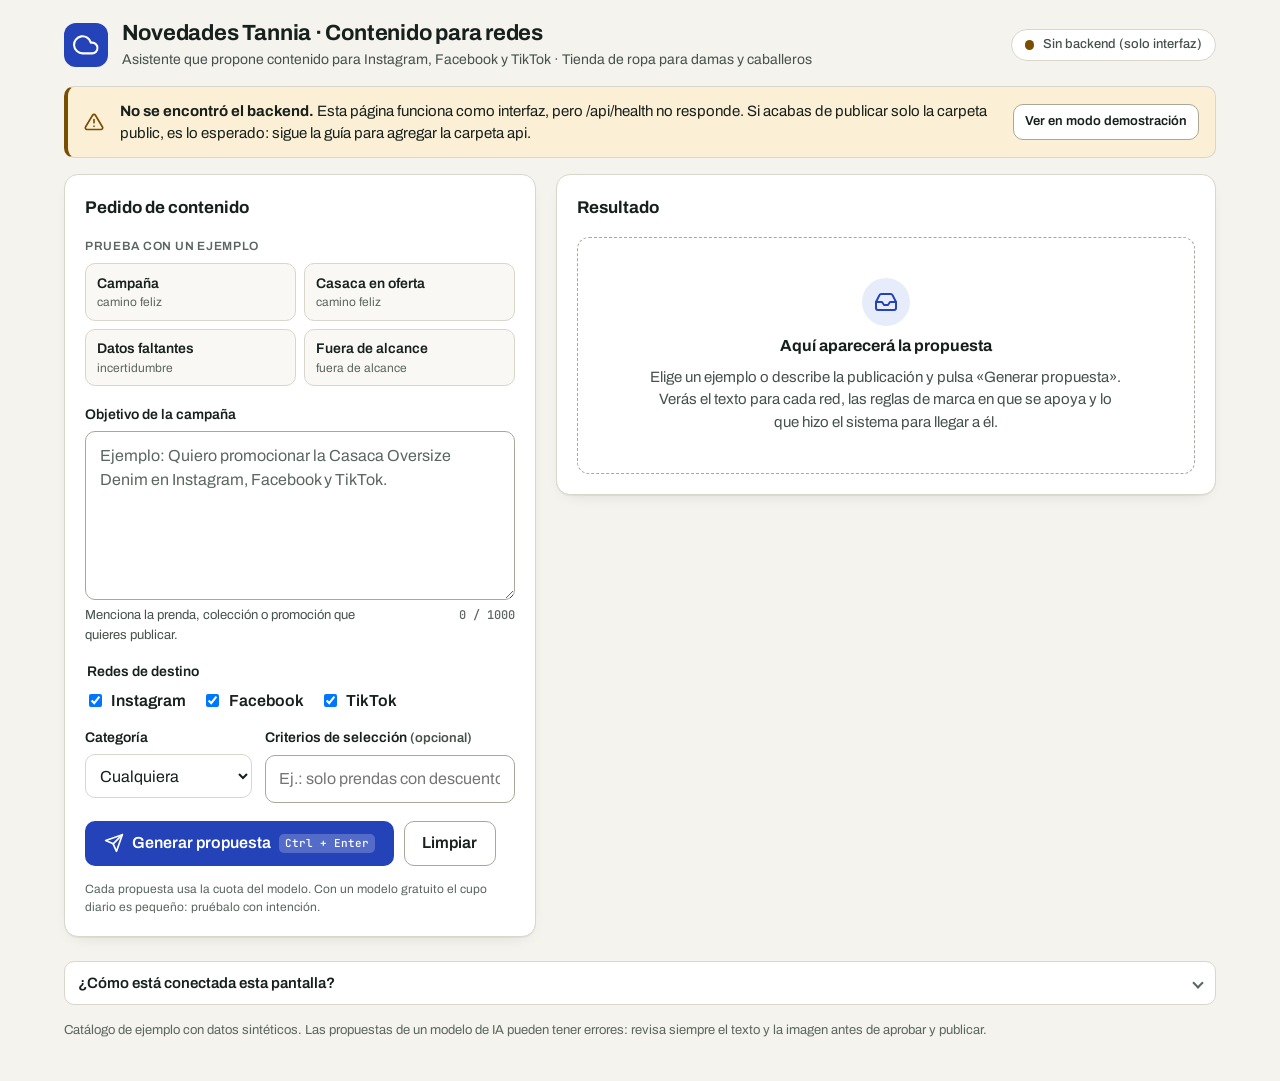
==== commit fb97f4c7: "feat: added insert data using json" ====
--- a/03_langchain/proyecto-vercel/public/index.html
+++ b/03_langchain/proyecto-vercel/public/index.html
@@ -65,15 +65,30 @@
           <ul id="lista-ejemplos" class="ejemplos-lista" aria-labelledby="t-ejemplos"></ul>
         </div>
 
-        <label for="mensaje" class="etiqueta">Describe la publicación que necesitas</label>
+        <label for="mensaje" class="etiqueta">Objetivo de la campaña</label>
         <textarea id="mensaje" name="mensaje" rows="6" maxlength="1000" spellcheck="true"
                   placeholder="Ejemplo: Quiero promocionar la Casaca Oversize Denim en Instagram, Facebook y TikTok."
                   aria-describedby="ayuda-mensaje error-mensaje"></textarea>
         <div class="fila-meta">
-          <p id="ayuda-mensaje" class="ayuda">Menciona la prenda o la categoría y las redes donde quieres publicar.</p>
+          <p id="ayuda-mensaje" class="ayuda">Menciona la prenda, colección o promoción que quieres publicar.</p>
           <p id="contador" class="contador" aria-hidden="true">0 / 1000</p>
         </div>
         <p id="error-mensaje" class="error-campo" role="alert" hidden></p>
+
+        <fieldset class="campos-solicitud">
+          <legend class="etiqueta">Redes de destino</legend>
+          <div id="redes-destino" class="publicar-redes"></div>
+        </fieldset>
+        <div class="campos-fila">
+          <div>
+            <label for="categoria" class="etiqueta">Categoría</label>
+            <select id="categoria" class="campo-select"></select>
+          </div>
+          <div>
+            <label for="criterios" class="etiqueta">Criterios de selección <span class="ayuda">(opcional)</span></label>
+            <input id="criterios" type="text" maxlength="300" autocomplete="off" placeholder="Ej.: solo prendas con descuento">
+          </div>
+        </div>
 
         <div id="bloque-codigo" class="bloque-codigo" hidden>
           <label for="codigo" class="etiqueta"><svg class="icono icono-peq" aria-hidden="true"><use href="#i-candado"/></svg> Código de acceso</label>
@@ -113,7 +128,7 @@
           <li class="flujo-flecha" aria-hidden="true"><svg class="icono"><use href="#i-flecha"/></svg></li>
           <li><strong>Modelo</strong><span>OpenRouter</span></li>
         </ol>
-        <p>Esta página es solo la interfaz. Al pulsar «Generar propuesta», el navegador llama a <code>/api/triage</code> en el mismo sitio; esa función valida el pedido, ejecuta el agente (catálogo + reglas de marca) y devuelve siempre la misma forma de respuesta (el «contrato»). La publicación en redes es un paso aparte (<code>/api/publicar</code>) que solo ocurre cuando una persona aprueba el texto. Ninguna clave llega al navegador.</p>
+        <p>Esta página es solo la interfaz. Al pulsar «Generar propuesta», el navegador llama a <code>/api/triage</code> en el mismo sitio; esa función valida la solicitud de campaña (JSON con empresa, objetivo, redes, categoría y criterios), ejecuta el agente (catálogo + reglas de marca) y devuelve siempre la misma forma de respuesta (el «contrato»). La publicación en redes es un paso aparte (<code>/api/publicar</code>) que solo ocurre cuando una persona aprueba el texto. Ninguna clave llega al navegador.</p>
       </div>
     </details>
     <p class="pie-nota">Catálogo de ejemplo con datos sintéticos. Las propuestas de un modelo de IA pueden tener errores: revisa siempre el texto y la imagen antes de aprobar y publicar.</p>
--- a/03_langchain/proyecto-vercel/public/estilos.css
+++ b/03_langchain/proyecto-vercel/public/estilos.css
@@ -183,6 +183,10 @@
 .error-campo { margin-top: .5rem; font-size: .875rem; font-weight: 600; color: var(--error); }
 .bloque-codigo { margin-top: 1rem; }
 .bloque-codigo .ayuda { margin-top: .4rem; }
+.campos-solicitud { border: 0; padding: 0; margin: 1rem 0 0; }
+.campos-solicitud .publicar-redes { margin: 0; }
+.campos-fila { display: grid; grid-template-columns: minmax(0, 2fr) minmax(0, 3fr); gap: .8rem; margin-top: .9rem; }
+.campos-fila .campo-select { width: 100%; padding: .7rem .6rem; }
 
 .acciones { display: flex; flex-wrap: wrap; gap: .6rem; margin-top: 1.1rem; }
 .acciones-centro { justify-content: center; }
